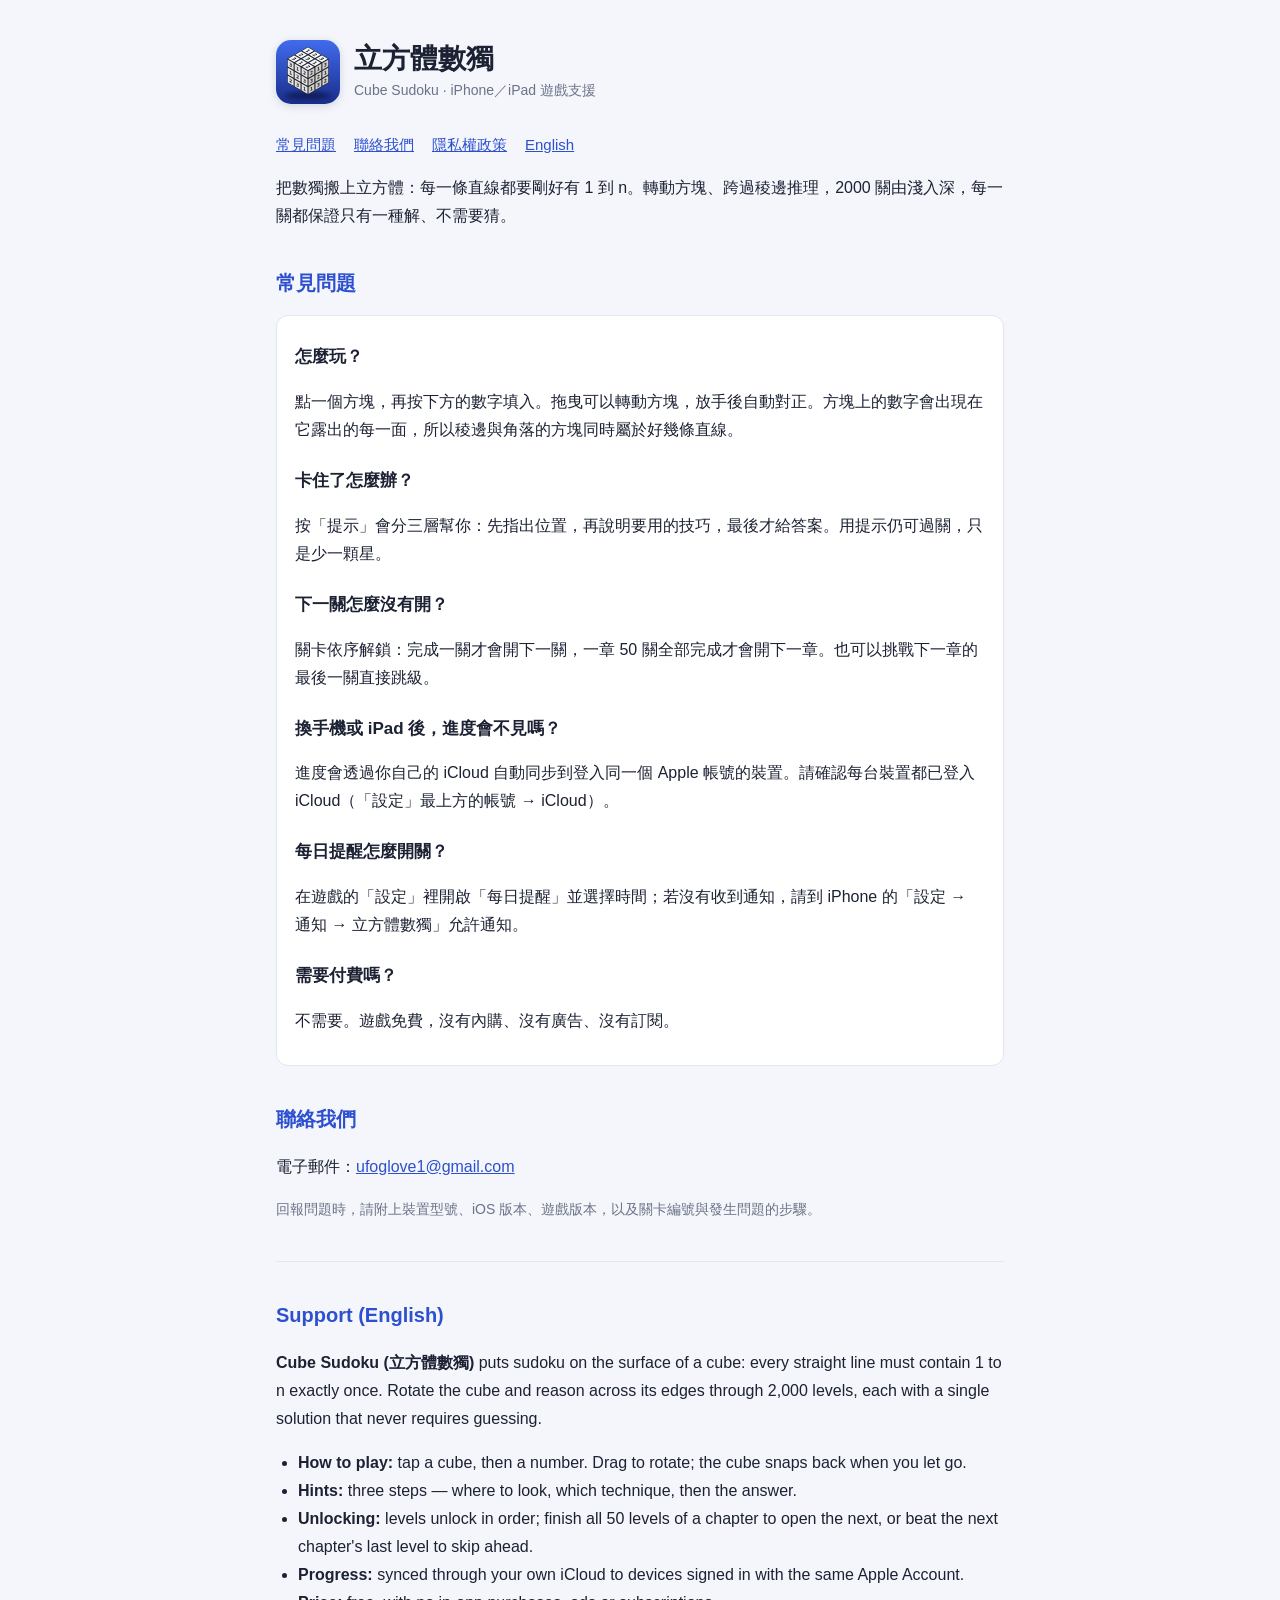
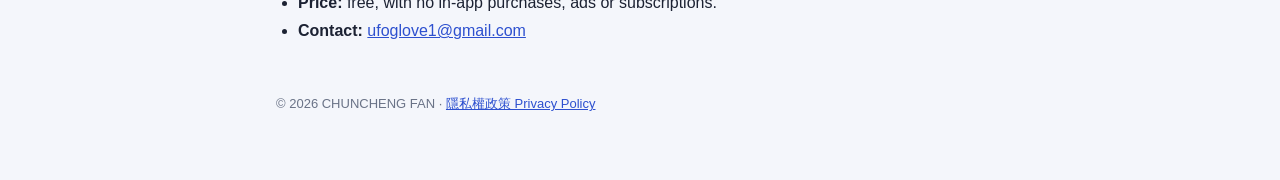
==== index.html @ f14a67f6 "立方體數獨支援頁與隱私權政策 Co-Authored-By: Claude Opus 5.5 <noreply@anthropic.com> Claude-Session: https://claud" ====
<!doctype html>
<html lang="zh-Hant">
<head>
<meta charset="utf-8">
<meta name="viewport" content="width=device-width, initial-scale=1">
<title>立方體數獨 支援</title>
<meta name="description" content="立方體數獨（Cube Sudoku）iPhone、iPad 遊戲的常見問題與聯絡方式。">
<link rel="icon" href="icon.png">
<link rel="stylesheet" href="style.css">
</head>
<body>
<main>
<header>
  <img src="icon.png" alt="立方體數獨 App 圖示">
  <div><h1>立方體數獨</h1><p class="sub">Cube Sudoku · iPhone／iPad 遊戲支援</p></div>
</header>
<nav><a href="#faq">常見問題</a><a href="#contact">聯絡我們</a><a href="privacy.html">隱私權政策</a><a href="#en">English</a></nav>

<p>把數獨搬上立方體：每一條直線都要剛好有 1 到 n。轉動方塊、跨過稜邊推理，2000 關由淺入深，每一關都保證只有一種解、不需要猜。</p>

<h2 id="faq">常見問題</h2>
<div class="card">
  <h3>怎麼玩？</h3>
  <p>點一個方塊，再按下方的數字填入。拖曳可以轉動方塊，放手後自動對正。方塊上的數字會出現在它露出的每一面，所以稜邊與角落的方塊同時屬於好幾條直線。</p>
  <h3>卡住了怎麼辦？</h3>
  <p>按「提示」會分三層幫你：先指出位置，再說明要用的技巧，最後才給答案。用提示仍可過關，只是少一顆星。</p>
  <h3>下一關怎麼沒有開？</h3>
  <p>關卡依序解鎖：完成一關才會開下一關，一章 50 關全部完成才會開下一章。也可以挑戰下一章的最後一關直接跳級。</p>
  <h3>換手機或 iPad 後，進度會不見嗎？</h3>
  <p>進度會透過你自己的 iCloud 自動同步到登入同一個 Apple 帳號的裝置。請確認每台裝置都已登入 iCloud（「設定」最上方的帳號 → iCloud）。</p>
  <h3>每日提醒怎麼開關？</h3>
  <p>在遊戲的「設定」裡開啟「每日提醒」並選擇時間；若沒有收到通知，請到 iPhone 的「設定 → 通知 → 立方體數獨」允許通知。</p>
  <h3>需要付費嗎？</h3>
  <p>不需要。遊戲免費，沒有內購、沒有廣告、沒有訂閱。</p>
</div>

<h2 id="contact">聯絡我們</h2>
<p>電子郵件：<a href="mailto:ufoglove1@gmail.com?subject=%E7%AB%8B%E6%96%B9%E9%AB%94%E6%95%B8%E7%8D%A8%20%E6%94%AF%E6%8F%B4">ufoglove1@gmail.com</a></p>
<p class="muted">回報問題時，請附上裝置型號、iOS 版本、遊戲版本，以及關卡編號與發生問題的步驟。</p>

<hr>
<h2 id="en">Support (English)</h2>
<p><strong>Cube Sudoku (立方體數獨)</strong> puts sudoku on the surface of a cube: every straight line must contain 1 to n exactly once. Rotate the cube and reason across its edges through 2,000 levels, each with a single solution that never requires guessing.</p>
<ul>
  <li><strong>How to play:</strong> tap a cube, then a number. Drag to rotate; the cube snaps back when you let go.</li>
  <li><strong>Hints:</strong> three steps — where to look, which technique, then the answer.</li>
  <li><strong>Unlocking:</strong> levels unlock in order; finish all 50 levels of a chapter to open the next, or beat the next chapter's last level to skip ahead.</li>
  <li><strong>Progress:</strong> synced through your own iCloud to devices signed in with the same Apple Account.</li>
  <li><strong>Price:</strong> free, with no in-app purchases, ads or subscriptions.</li>
  <li><strong>Contact:</strong> <a href="mailto:ufoglove1@gmail.com">ufoglove1@gmail.com</a></li>
</ul>
<footer>© 2026 CHUNCHENG FAN · <a href="privacy.html">隱私權政策 Privacy Policy</a></footer>
</main>
</body>
</html>
---- style.css ----
:root { --bg: #F4F6FB; --panel: #FFFFFF; --text: #1C2233; --muted: #6A7387; --accent: #2D50CF; --line: #E1E6F0; }
@media (prefers-color-scheme: dark) { :root { --bg: #0F1320; --panel: #171C2C; --text: #E8ECF5; --muted: #8E97AB; --accent: #7F9BFF; --line: #262D42; } }
* { box-sizing: border-box; }
body { margin: 0; background: var(--bg); color: var(--text); font: 16px/1.75 -apple-system, BlinkMacSystemFont, "PingFang TC", "Noto Sans TC", "Segoe UI", sans-serif; }
main { max-width: 760px; margin: 0 auto; padding: 40px 16px 64px; }
header { display: flex; align-items: center; gap: 14px; margin-bottom: 28px; }
header img { width: 64px; height: 64px; border-radius: 15px; box-shadow: 0 2px 8px rgba(20, 30, 60, .15); }
h1 { font-size: 28px; margin: 0; line-height: 1.2; }
.sub { color: var(--muted); margin: 2px 0 0; font-size: 14px; }
h2 { font-size: 20px; margin: 36px 0 10px; color: var(--accent); }
h3 { font-size: 17px; margin: 22px 0 6px; }
.muted { color: var(--muted); font-size: 14px; }
a { color: var(--accent); }
nav { display: flex; gap: 18px; flex-wrap: wrap; margin-bottom: 8px; font-size: 15px; }
.card { background: var(--panel); border: 1px solid var(--line); border-radius: 12px; padding: 4px 18px 14px; margin-top: 14px; }
ul { padding-left: 22px; }
hr { border: 0; border-top: 1px solid var(--line); margin: 40px 0 24px; }
footer { color: var(--muted); font-size: 13px; margin-top: 48px; }
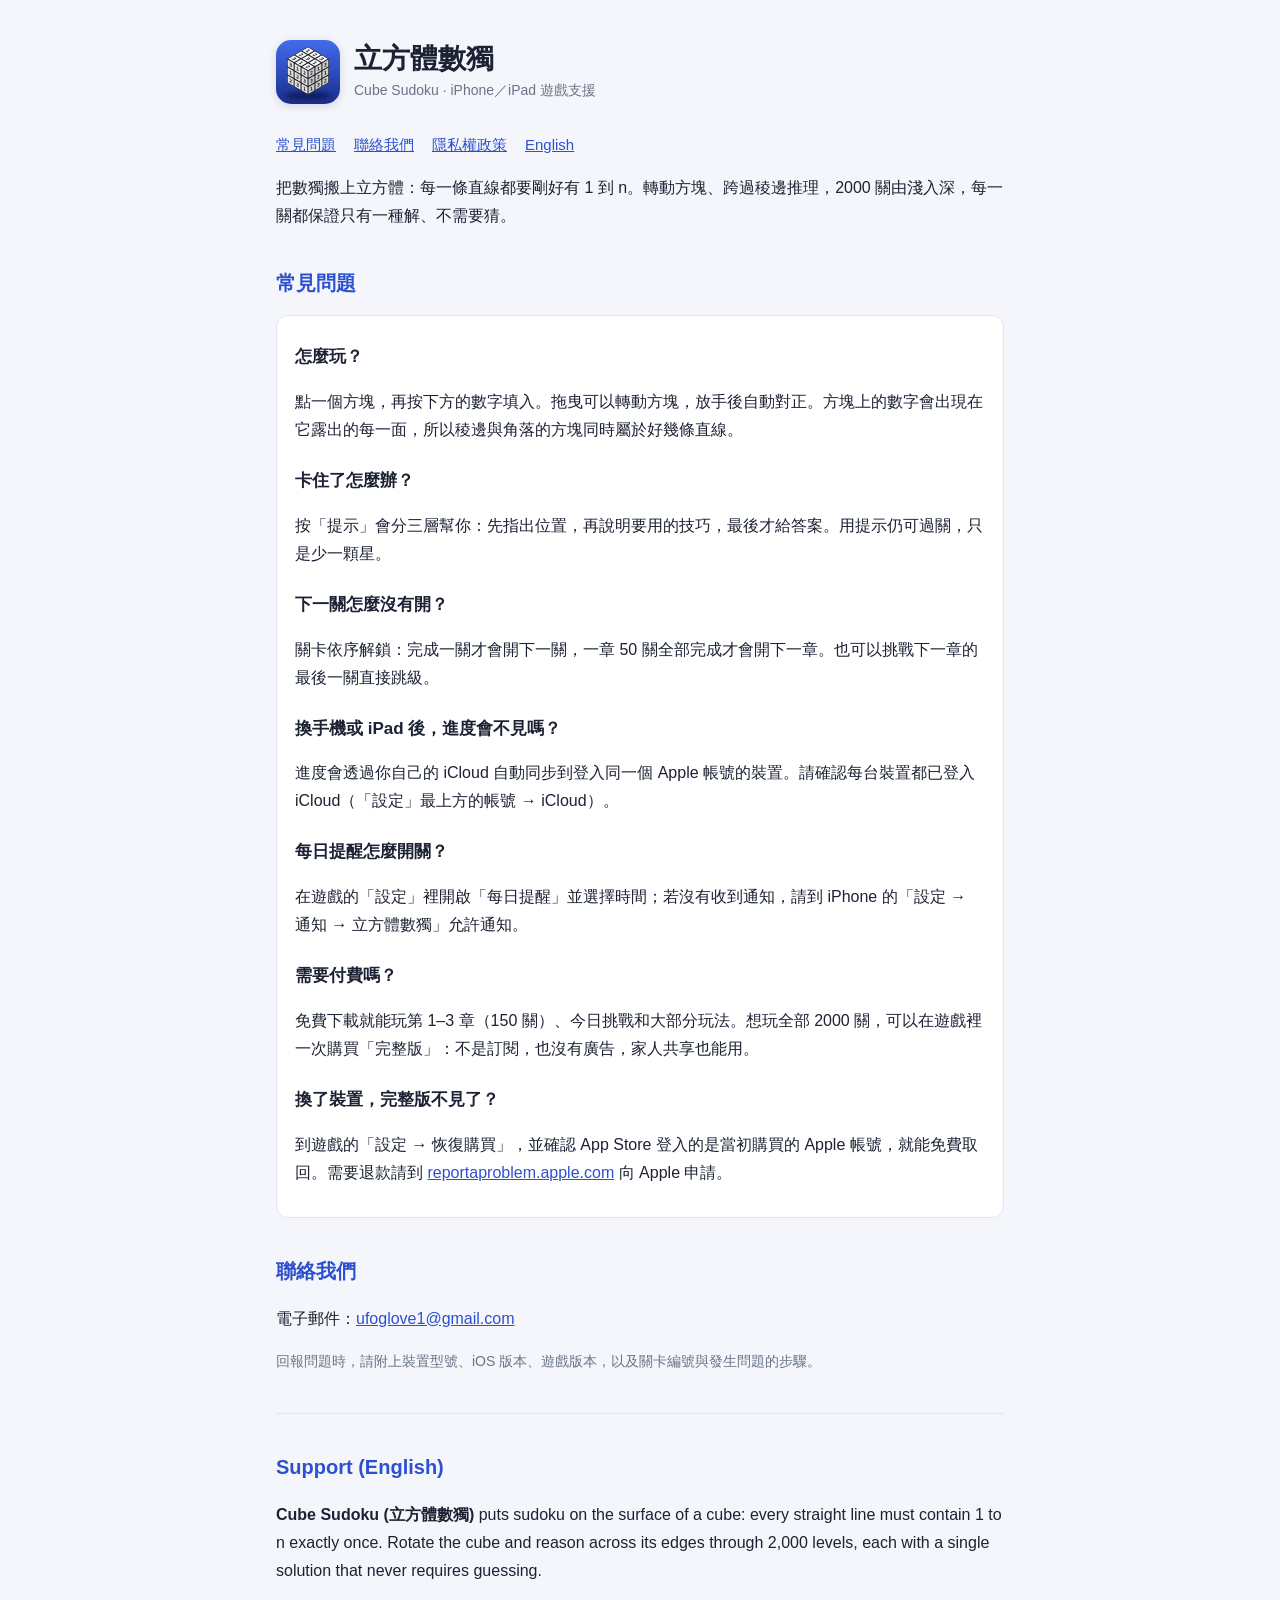
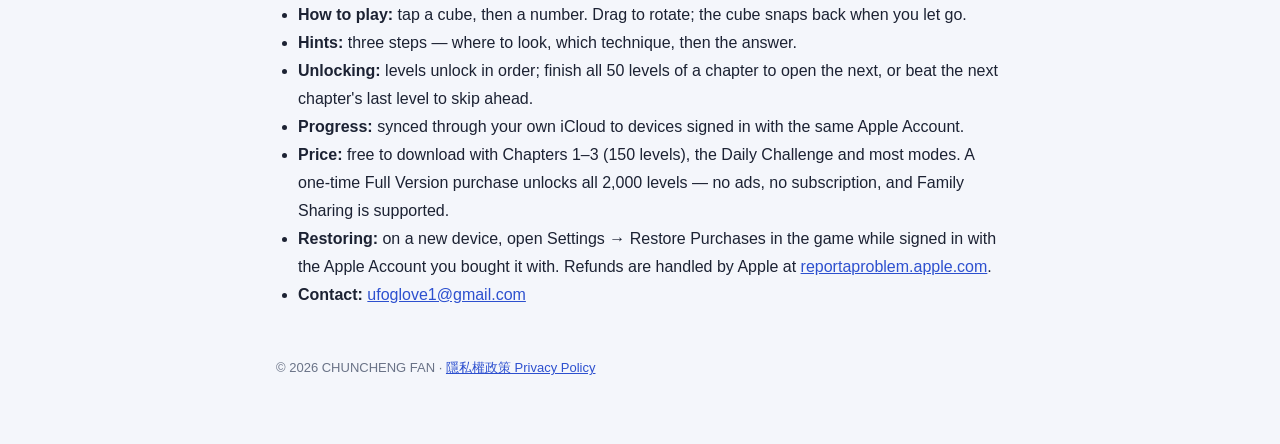
==== commit 9f172858: "支援頁與隱私權政策：加入完整版（App 內購買）說明 Co-Authored-By: Claude Opus 5.5 <noreply@anthropic.com> Claude-Session: h" ====
--- a/index.html
+++ b/index.html
@@ -31,7 +31,9 @@
   <h3>每日提醒怎麼開關？</h3>
   <p>在遊戲的「設定」裡開啟「每日提醒」並選擇時間；若沒有收到通知，請到 iPhone 的「設定 → 通知 → 立方體數獨」允許通知。</p>
   <h3>需要付費嗎？</h3>
-  <p>不需要。遊戲免費，沒有內購、沒有廣告、沒有訂閱。</p>
+  <p>免費下載就能玩第 1–3 章（150 關）、今日挑戰和大部分玩法。想玩全部 2000 關，可以在遊戲裡一次購買「完整版」：不是訂閱，也沒有廣告，家人共享也能用。</p>
+  <h3>換了裝置，完整版不見了？</h3>
+  <p>到遊戲的「設定 → 恢復購買」，並確認 App Store 登入的是當初購買的 Apple 帳號，就能免費取回。需要退款請到 <a href="https://reportaproblem.apple.com">reportaproblem.apple.com</a> 向 Apple 申請。</p>
 </div>
 
 <h2 id="contact">聯絡我們</h2>
@@ -46,7 +48,8 @@
   <li><strong>Hints:</strong> three steps — where to look, which technique, then the answer.</li>
   <li><strong>Unlocking:</strong> levels unlock in order; finish all 50 levels of a chapter to open the next, or beat the next chapter's last level to skip ahead.</li>
   <li><strong>Progress:</strong> synced through your own iCloud to devices signed in with the same Apple Account.</li>
-  <li><strong>Price:</strong> free, with no in-app purchases, ads or subscriptions.</li>
+  <li><strong>Price:</strong> free to download with Chapters 1–3 (150 levels), the Daily Challenge and most modes. A one-time Full Version purchase unlocks all 2,000 levels — no ads, no subscription, and Family Sharing is supported.</li>
+  <li><strong>Restoring:</strong> on a new device, open Settings → Restore Purchases in the game while signed in with the Apple Account you bought it with. Refunds are handled by Apple at <a href="https://reportaproblem.apple.com">reportaproblem.apple.com</a>.</li>
   <li><strong>Contact:</strong> <a href="mailto:ufoglove1@gmail.com">ufoglove1@gmail.com</a></li>
 </ul>
 <footer>© 2026 CHUNCHENG FAN · <a href="privacy.html">隱私權政策 Privacy Policy</a></footer>
